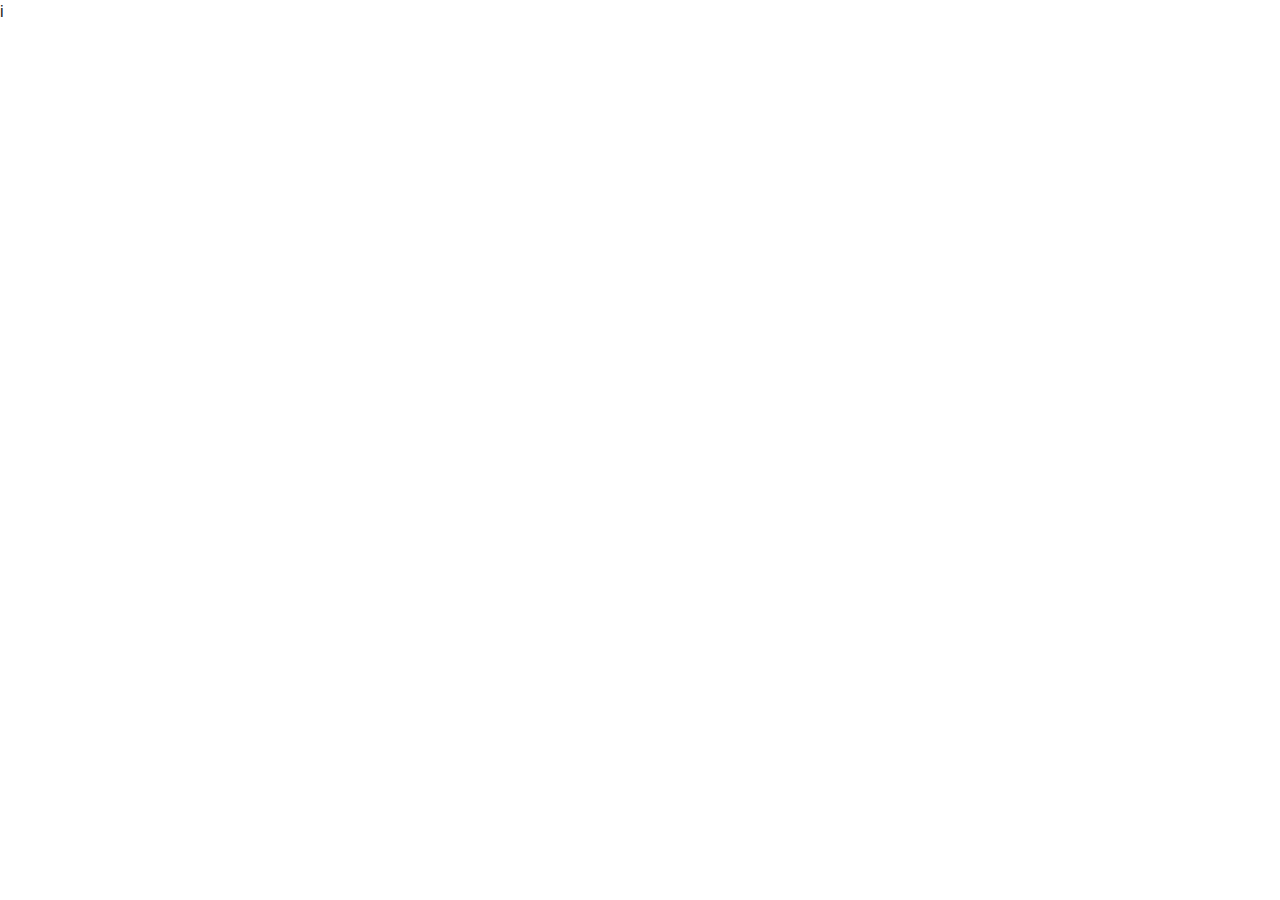
==== index.html @ 6d10d209 "Initial commit" ====
<!DOCTYPE html>
<html lang="en">
<head>
  <meta charset="UTF-8">
  <meta name="viewport" content="width=device-width, initial-scale=1.0">
  <title>Project</title>
  <link rel="stylesheet" href="css/normalize.css">i
  <link rel="stylesheet" href="css/style.css">
</head>
<body>

  <script src="js/main.js"></script>

</body>
</html>
---- css/style.css ----
/* GLOBAL */

html {
  box-sizing: border-box;
  height: 100%;
  scroll-behavior: smooth;
}

*,
*::before,
*::after {
  box-sizing: inherit;
}

body {
  display: flex;
  flex-direction: column;
  padding: 0;
  margin: 0;
  font-family: "Arial", sans-serif;

  font-size: 16px;
  line-height: 1.5;
  height: 100%;
  background-color: #fff;
  color: #222;
}

img {
  height: auto;
  max-width: 100%;
}

.container {
  width: 100%;
  max-width: 1200px;
  padding-left: 50px;
  padding-right: 50px;
  margin-left: auto;
  margin-right: auto;

}
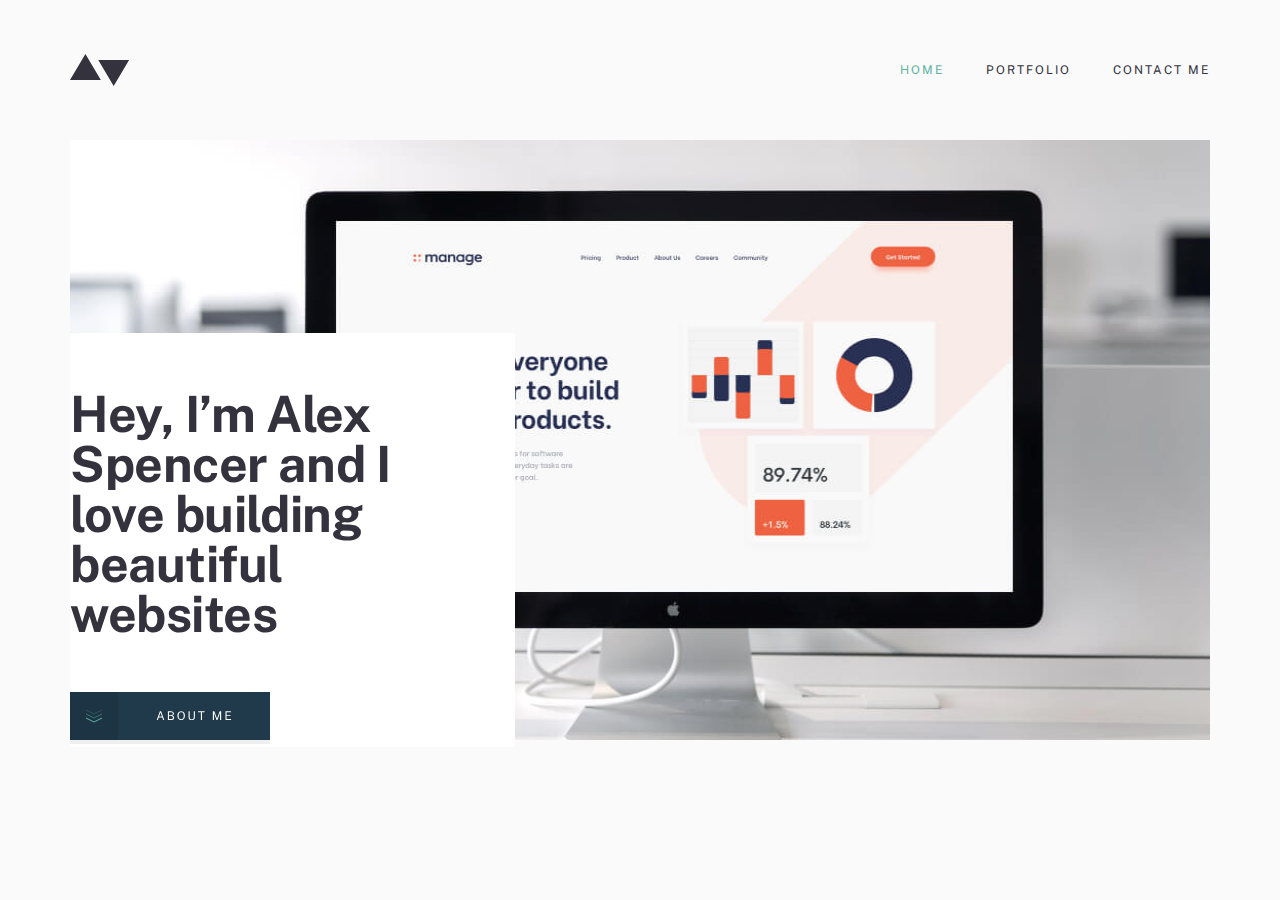
==== commit 282a3140: "Add hero and site header" ====
--- a/index.html
+++ b/index.html
@@ -3,11 +3,44 @@
 <head>
   <meta charset="UTF-8">
   <meta name="viewport" content="width=device-width, initial-scale=1.0">
-  <title>Project</title>
-  <link rel="stylesheet" href="css/normalize.css">i
+  <title>Minimalist portfolio</title>
+  <link rel="preconnect" href="https://fonts.googleapis.com">
+  <link rel="preconnect" href="https://fonts.gstatic.com" crossorigin>
+  <link href="https://fonts.googleapis.com/css2?family=Ibarra+Real+Nova:ital,wght@0,400..700;1,400..700&family=Public+Sans:ital,wght@0,100..900;1,100..900&display=swap" rel="stylesheet">
+  <link rel="stylesheet" href="css/normalize.css">
   <link rel="stylesheet" href="css/style.css">
 </head>
 <body>
+
+  <header class="site__header">
+    <div class="site__header-container container">
+      <a class="logo-link" href="index.html">
+        <img class="logo-img" src="img/logo-dark.svg" alt="logo">
+      </a>
+      <nav class="site__header-sitenav sitenav sitenav--site-header">
+        <ul class="sitenav__list">
+          <li class="sitenav__item sitenav__item--active"><a class="sitenav__link" href="#">HOME</a></li>
+          <li class="sitenav__item"><a class="sitenav__link" href="#">PORTFOLIO</a></li>
+          <li class="sitenav__item"><a class="sitenav__link" href="#">CONTACT ME</a></li>
+        </ul>
+      </nav>
+    </div>
+  </header>
+
+  <main class="main-content">
+    <section class="hero">
+      <div class="hero__container container">
+        <img class="hero__img" src="img/Bitmap.jpg" alt="bitmap" srcset="img/Bitmap.jpg 1x, img/Bitmap@2x.jpg 2x" width="1140" height="600">
+        <div class="hero__info">
+          <h3 class="hero__text">Hey, I’m Alex Spencer and I love building beautiful websites</h3>
+          <button class="button" type="button"><img src="img/button.svg" alt="button"></button>
+        </div>
+      </div>
+    </section>
+  </main>
+
+
+
 
   <script src="js/main.js"></script>
 
--- a/css/style.css
+++ b/css/style.css
@@ -1,3 +1,16 @@
+/* CUSTOM PROPS */
+:root {
+  --green: #5fb4a2;
+  --dark-blue: #203a4c;
+  --grey-blue: #33323d;
+  --light-grey: #fafafa;
+  --grey: #eaeaeb;
+  --red: #f43030;
+  --accent-font-family: "Ibarra Real Nova", "Times New Roman", serif;
+  --body-font-family: "Public Sans", "Arial", sans-serif;
+}
+
+
 /* GLOBAL */
 
 html {
@@ -17,13 +30,12 @@
   flex-direction: column;
   padding: 0;
   margin: 0;
-  font-family: "Arial", sans-serif;
-
+  font-family: var(--body-font-family);
   font-size: 16px;
   line-height: 1.5;
   height: 100%;
-  background-color: #fff;
-  color: #222;
+  background-color: var(--light-grey);
+  color: var(--grey-blue);
 }
 
 img {
@@ -34,9 +46,118 @@
 .container {
   width: 100%;
   max-width: 1200px;
-  padding-left: 50px;
-  padding-right: 50px;
+  padding-left: 30px;
+  padding-right: 30px;
   margin-left: auto;
   margin-right: auto;
+}
 
+.main-content {
+  flex-grow: 1;
+}
+
+.site__header {
+  padding-top: 54px;
+  padding-bottom: 54px;
+}
+.site__header-container {
+  display: flex;
+  justify-content: space-between;
+  align-items: center;
+}
+
+.logo-link {
+  margin-right: auto;
+}
+
+.logo-link:hover {
+  opacity: 0.8;
+}
+
+.logo-link:active {
+  opacity: 0.6;
+}
+
+.logo-img {
+  display: block;
+  width: 60px;
+  height: 32px;
+}
+
+
+.sitenav {
+}
+.sitenav__list {
+  padding: 0;
+  margin: 0;
+  list-style: none;
+  display: flex;
+}
+
+.sitenav__link:active {
+  color: var(--green);
+}
+
+.sitenav__item:not(:last-child) {
+  margin-right: 42px;
+}
+.sitenav__link {
+  display: block;
+  text-decoration: none;
+  color: var(--grey-blue);
+  font-size: 12px;
+  line-height: normal;
+  letter-spacing: 2px;
+}
+
+.sitenav__link:hover {
+  color: rgba(95, 180, 162, 0.8);
+}
+
+.sitenav__link:active {
+  color: rgba(95, 180, 162, 0.8);
+}
+
+.sitenav__item--active .sitenav__link {
+  color: var(--green);
+}
+
+
+.hero__container {
+  position: relative;
+}
+
+.hero__img {
+  width: 1140px;
+  height: 600px;
+  /* object-fit: cover; */
+}
+.hero__info {
+  position: absolute;
+  bottom: 0;
+  padding-top: 56px;
+  padding-right: 56px;
+  width: 445px;
+  background-color: #fff;
+}
+.hero__text {
+  padding: 0;
+  margin: 0;
+  font-size: 50px;
+  line-height: 50px;
+  font-style: var(--accent-font-family);
+  font-weight: bold;
+  letter-spacing: -0.45px;
+  margin-bottom: 53px;
+  margin-right: -21px;
+}
+.button {
+  border: 0;
+  margin: 0;
+  padding: 0;
+  cursor: pointer;
+}
+
+.button:hover {
+  color: var(--green);
 }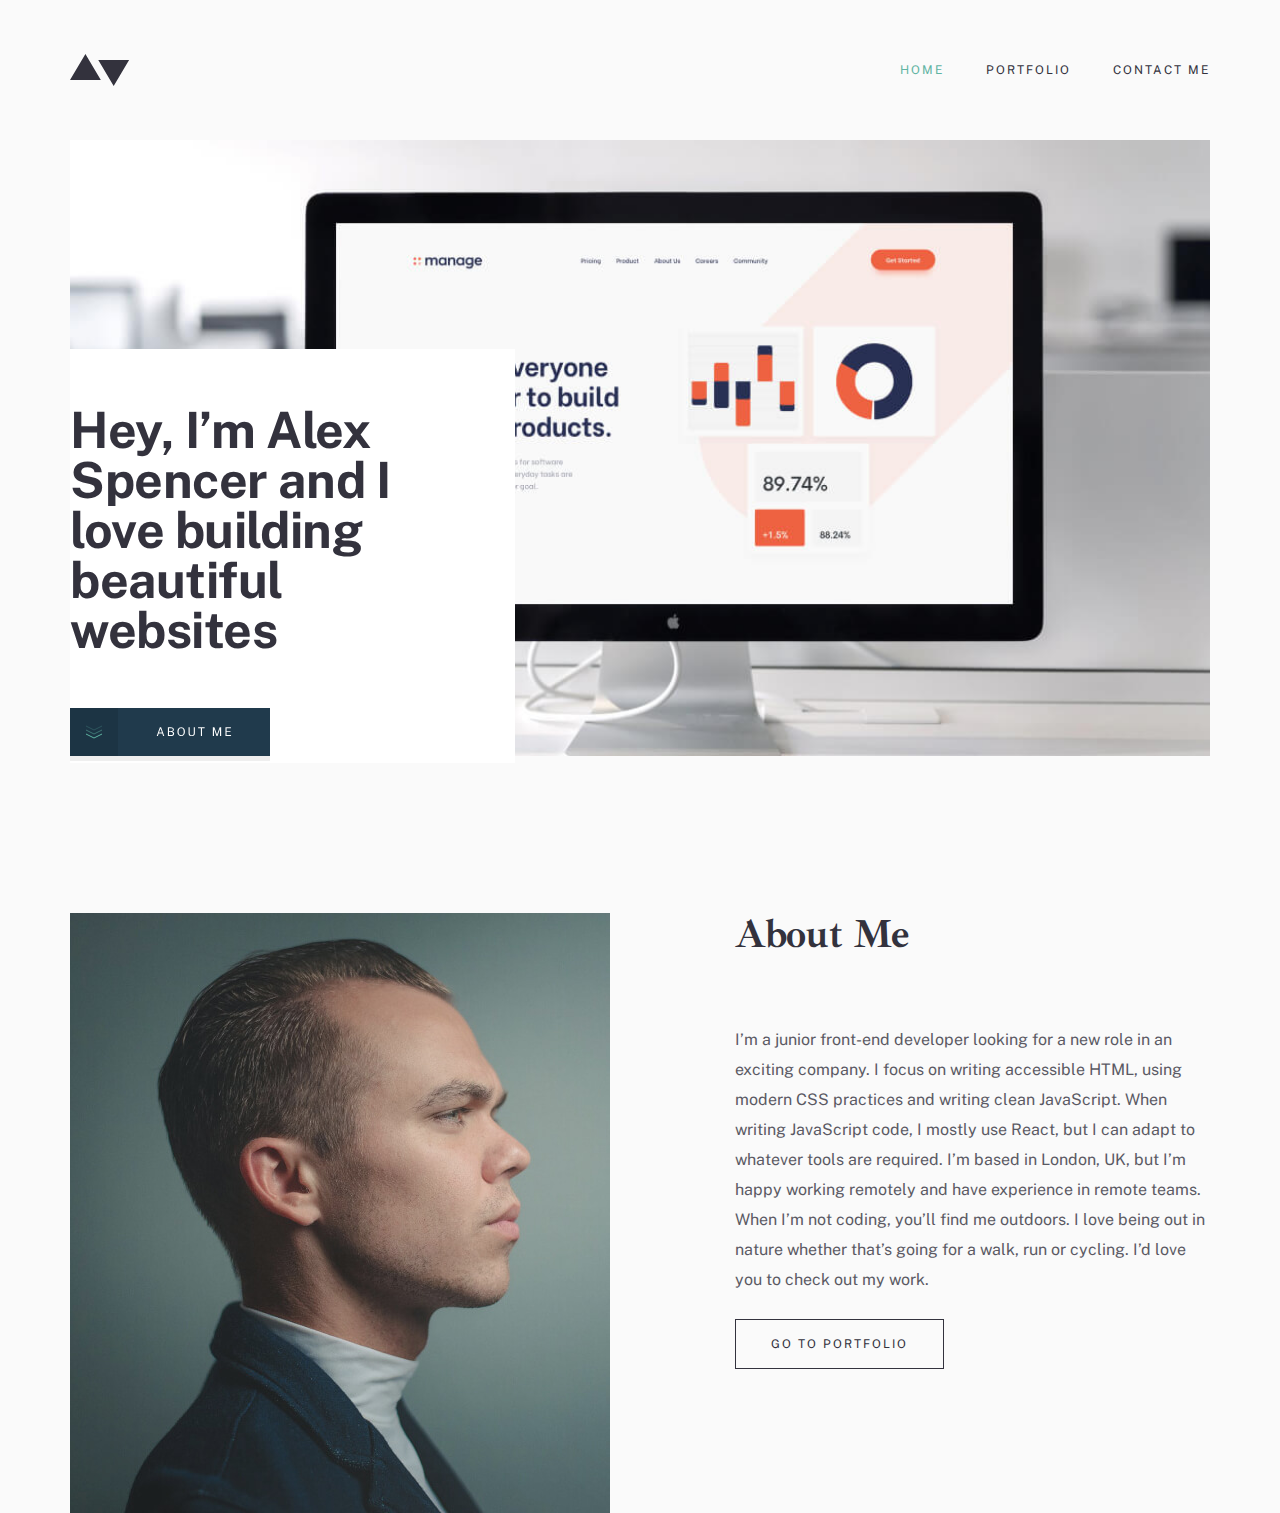
==== commit 80347133: "Add about me section" ====
--- a/index.html
+++ b/index.html
@@ -37,6 +37,20 @@
         </div>
       </div>
     </section>
+
+    <!-- ABOUT ME -->
+    <section class="about-me">
+      <div class="container">
+        <div class="img-text-info">
+          <img class="about-me__img" src="img/person-man.jpg" alt="person-man.jpg" width="540" height="600" srcset="img/person-man.jpg 1x img/person-man.jpg@2x.jpg 2x">
+          <div class="about-me__info">
+            <h2 class="img-text-info__title">About Me</h2>
+            <p class="img-text-info__text">I’m a junior front-end developer looking for a new role in an exciting company. I focus on writing accessible HTML, using modern CSS practices and writing clean JavaScript. When writing JavaScript code, I mostly use React, but I can adapt to whatever tools are required. I’m based in London, UK, but I’m happy working remotely and have experience in remote teams. When I’m not coding, you’ll find me outdoors. I love being out in nature whether that’s going for a walk, run or cycling. I’d love you to check out my work.</p>
+            <a class="button-link" href="#">Go to portfolio</a>
+          </div>
+        </div>
+      </div>
+    </section>
   </main>
 
 
--- a/css/style.css
+++ b/css/style.css
@@ -123,13 +123,18 @@
 }
 
 
+.hero {
+  margin-bottom: 150px;
+}
+
 .hero__container {
   position: relative;
 }
 
 .hero__img {
-  width: 1140px;
-  height: 600px;
+  width: 100%;
+  max-width: 1140px;
+  height: auto;
   /* object-fit: cover; */
 }
 .hero__info {
@@ -137,7 +142,8 @@
   bottom: 0;
   padding-top: 56px;
   padding-right: 56px;
-  width: 445px;
+  width: 100%;
+  max-width: 445px;
   background-color: #fff;
 }
 .hero__text {
@@ -160,4 +166,79 @@
 
 .button:hover {
   color: var(--green);
+}
+
+
+.about-me {
+}
+
+.img-text-info {
+  display: flex;
+}
+.about-me__img {
+  width: 540px;
+  height: 600px;
+  margin-right: 125px;
+}
+.about-me__info {
+  /* display: flex; */
+  /* flex-direction: column; */
+}
+.img-text-info__title {
+  margin: 0;
+  padding: 0;
+  font-size: 40px;
+  line-height: 42px;
+  letter-spacing: -0.36px;
+  font-family: var(--accent-font-family);
+  margin-bottom: 70px;
+}
+.img-text-info__text {
+  padding: 0;
+  margin: 0;
+  line-height: 30px;
+  opacity: 0.8;
+  margin-bottom: 24px;
+}
+.button-link {
+  display: inline-block;
+  text-decoration: none;
+  text-transform: uppercase;
+  padding: 17px 35px;
+  color: var(--grey-blue);
+  font-size: 12px;
+  line-height: normal;
+  letter-spacing: 2px;
+  border: 1px solid var(--grey-blue);
+  transition: background-color 0.4s ease,
+  color 0.4s ease;
+}
+
+.button-link:hover {
+  background-color: var(--grey-blue);
+  color: var(--light-grey);
+}
+
+
+
+
+
+@media only screen and (max-width: 768px) {
+  .hero__img {
+    height: 600px;
+    position: relative;
+  }
+
+  .hero__info {
+    position: absolute;
+    bottom: 0;
+    /* top: 322px; */
+    width: 514px;
+  }
+}
+
+@media only screen and (max-width: 430px) {
+  .sitenav__list {
+    flex-direction: column;
+  }
 }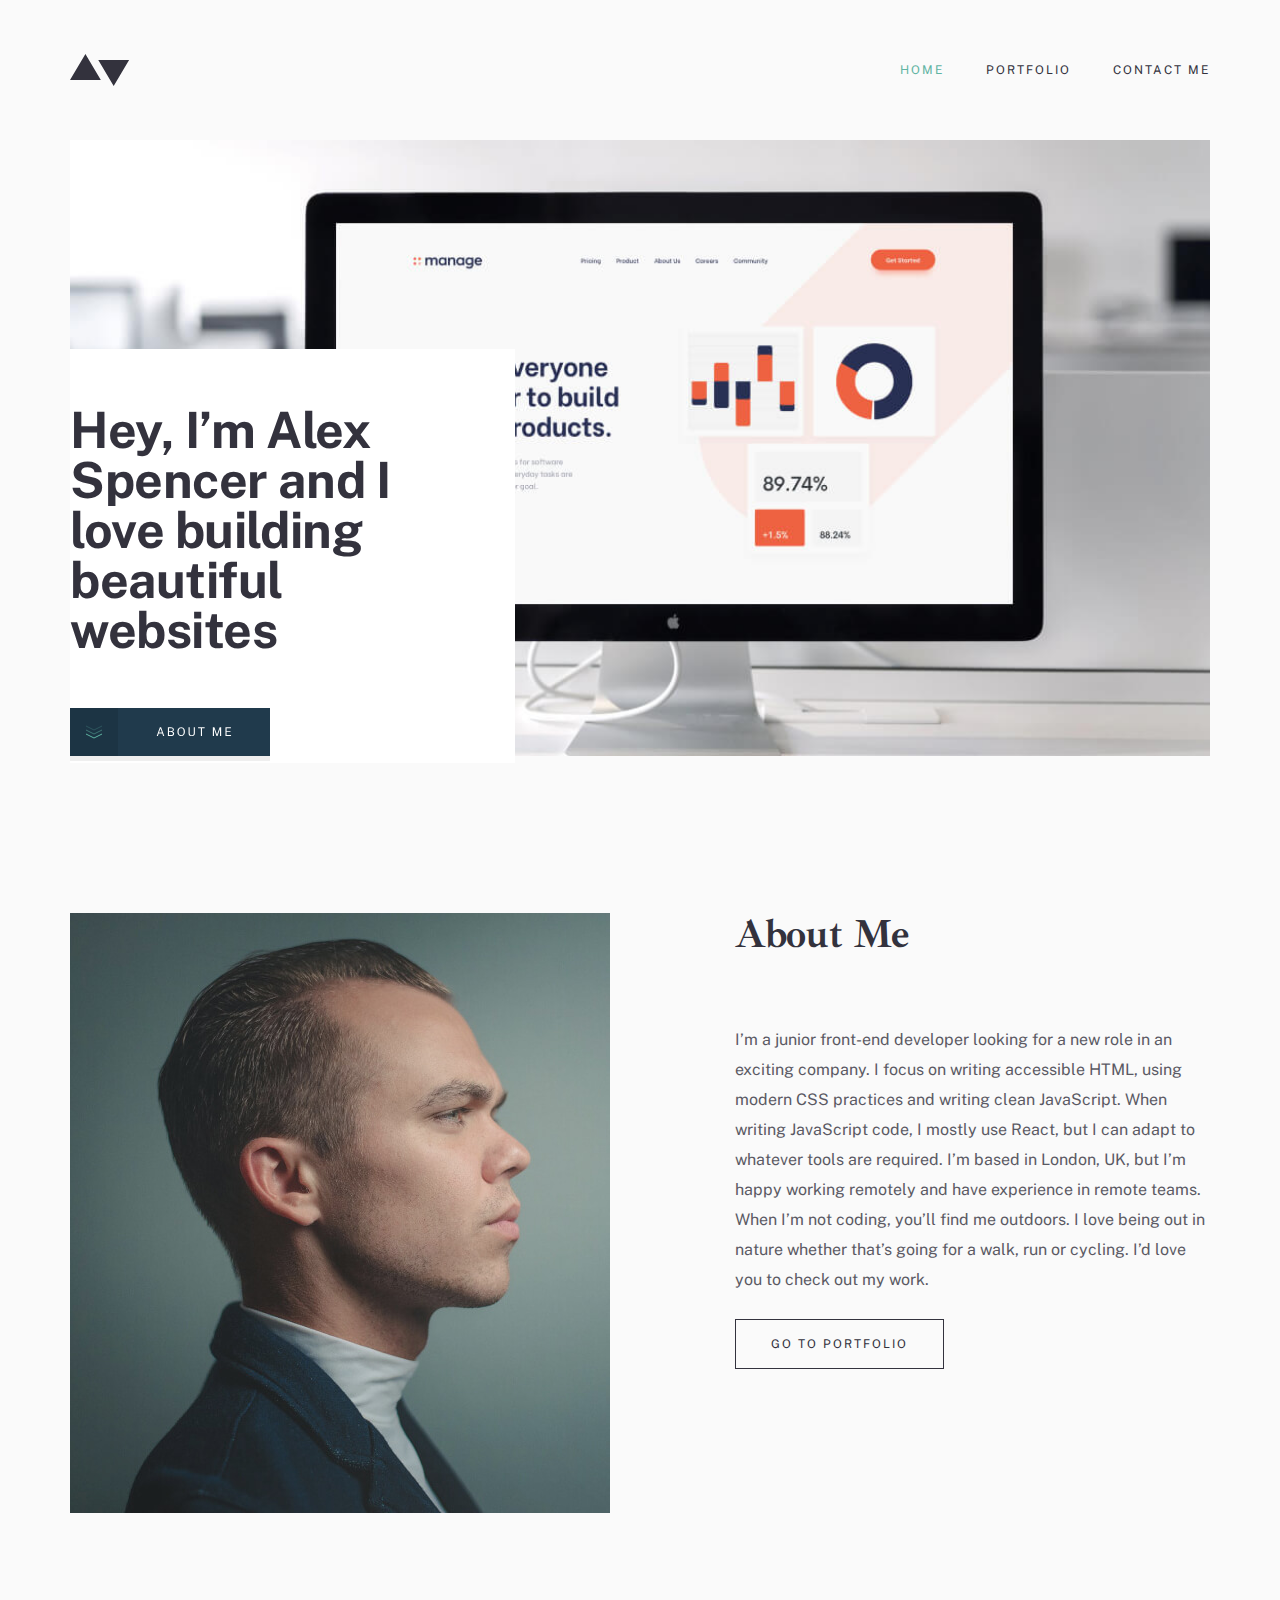
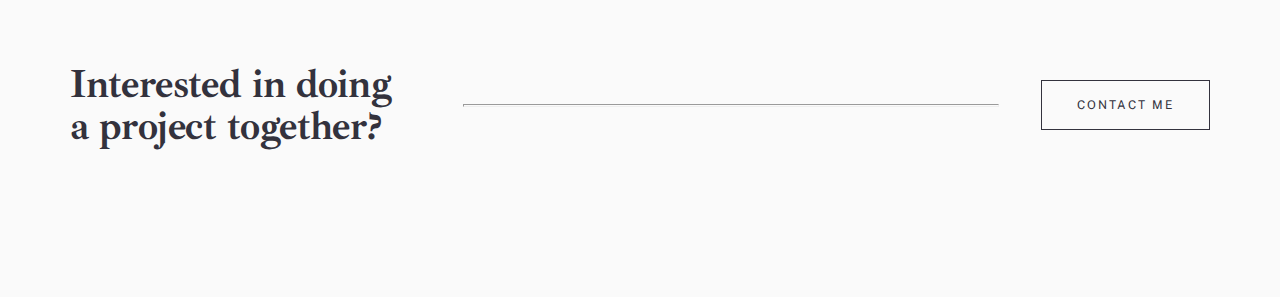
==== commit e708dc6f: "Add cta section" ====
--- a/index.html
+++ b/index.html
@@ -51,6 +51,11 @@
         </div>
       </div>
     </section>
+      <section class="cta container">
+        <h2 class="cta-heading">Interested in doing a project together?</h2>
+        <hr class="divider">
+        <a class="button-link" href="#">CONTACT ME</a>
+      </section>
   </main>
 
 
--- a/css/style.css
+++ b/css/style.css
@@ -170,6 +170,7 @@
 
 
 .about-me {
+  margin-bottom: 150px;
 }
 
 .img-text-info {
@@ -180,10 +181,7 @@
   height: 600px;
   margin-right: 125px;
 }
-.about-me__info {
-  /* display: flex; */
-  /* flex-direction: column; */
-}
+
 .img-text-info__title {
   margin: 0;
   padding: 0;
@@ -220,6 +218,31 @@
 }
 
 
+.cta {
+  display: flex;
+  /* justify-content: space-between; */
+  align-items: center;
+  margin-bottom: 150px;
+}
+
+.cta-heading {
+  width: 100%;
+  max-width: 350px;
+  font-size: 40px;
+  line-height: 42px;
+  letter-spacing: -0.36px;
+  font-family: var(--accent-font-family);
+  font-weight: bold;
+  padding: 0;
+  margin: 0;
+}
+
+.divider {
+  width: 100%;
+  max-width: 534px;
+  height: 1px;
+  color: var(--grey-blue);
+}
 
 
 
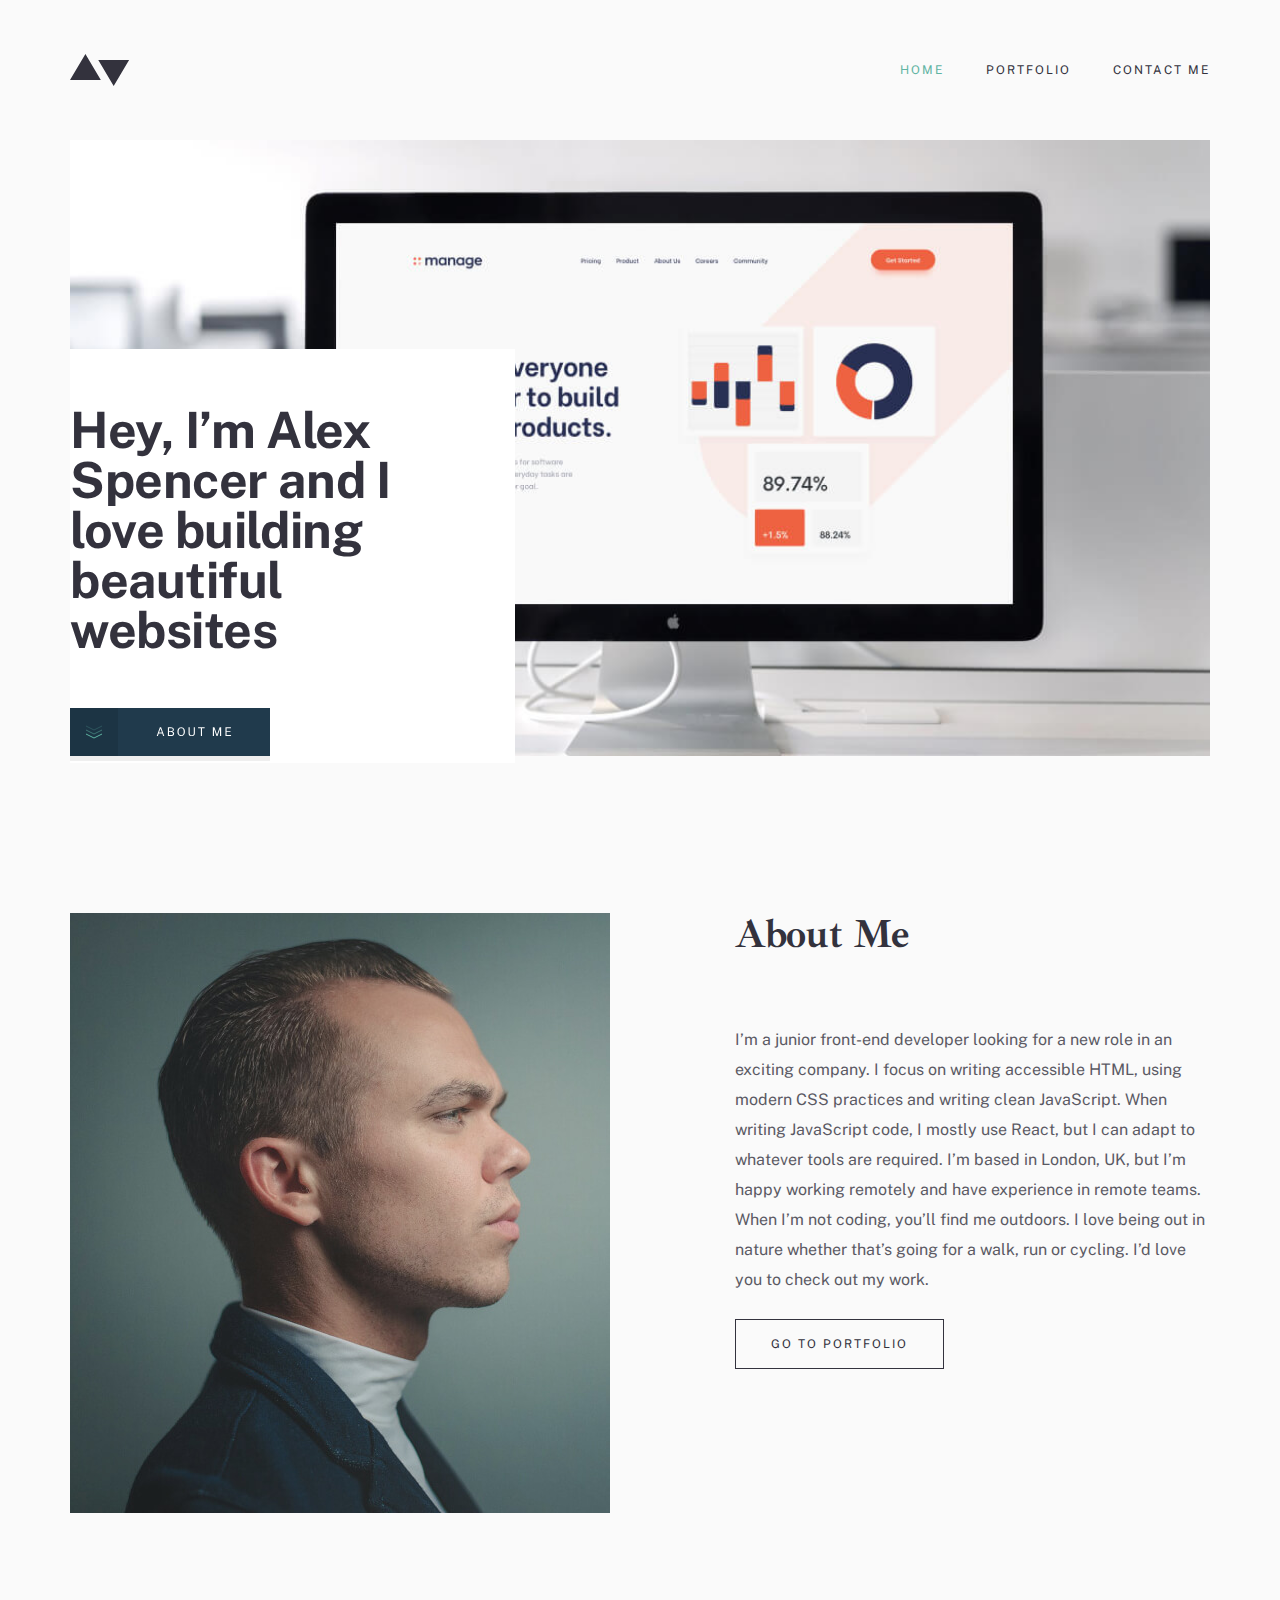
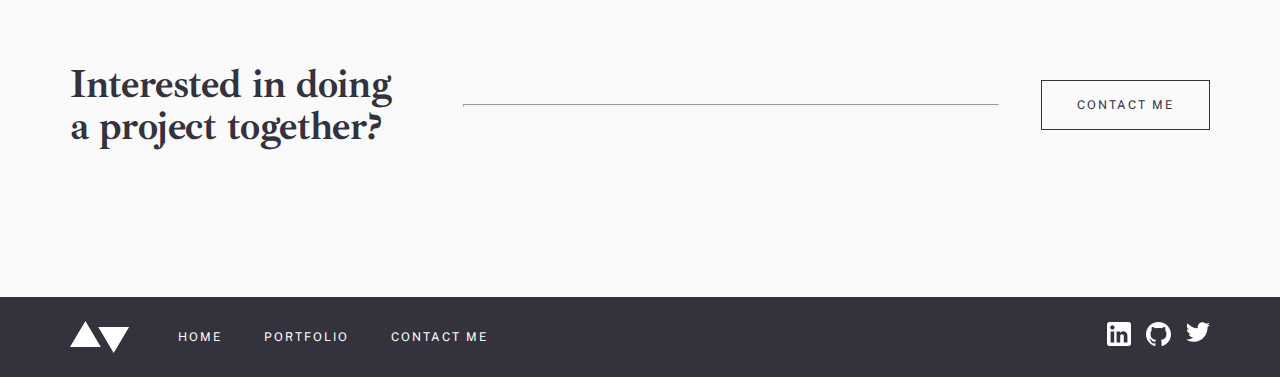
==== commit 5d60b0df: "Add site footer" ====
--- a/index.html
+++ b/index.html
@@ -58,6 +58,38 @@
       </section>
   </main>
 
+  <footer class="site__footer">
+    <div class="site__footer-container container">
+      <div class="logo-nav-footer">
+        <a href="#" class="logo-link"><img class="logo-img logo-img-footer" src="img/logo-white.svg" alt="LOgo" width="61" height="32"></a>
+        <nav class="site__footer-sitenav sitenav sitenav--site-footer">
+          <ul class="sitenav__list">
+            <li class="sitenav__item"><a class="sitenav__link sitenav__link-footer" href="#">HOME</a></li>
+            <li class="sitenav__item"><a class="sitenav__link sitenav__link-footer" href="#">PORTFOLIO</a></li>
+            <li class="sitenav__item"><a class="sitenav__link sitenav__link-footer" href="#">CONTACT ME</a></li>
+          </ul>
+        </nav>
+      </div>
+      <ul class="social__list">
+        <li class="social__item">
+          <a href="#" class="social__link">
+            <svg width="24" height="24" fill="none" xmlns="http://www.w3.org/2000/svg"><path fill-rule="evenodd" clip-rule="evenodd" d="M2.4 0h19.2C22.92 0 24 1.08 24 2.4v19.2c0 1.32-1.08 2.4-2.4 2.4H2.4C1.08 24 0 22.92 0 21.6V2.4C0 1.08 1.08 0 2.4 0Zm1.2 20.4h3.6V9.6H3.6v10.8ZM5.4 7.56c-1.2 0-2.16-.96-2.16-2.16 0-1.2.96-2.16 2.16-2.16 1.2 0 2.16.96 2.16 2.16 0 1.2-.96 2.16-2.16 2.16ZM16.8 20.4h3.6v-6.84c0-2.28-1.92-4.2-4.2-4.2-1.08 0-2.4.72-3 1.68V9.6H9.6v10.8h3.6v-6.36c0-.96.84-1.8 1.8-1.8.96 0 1.8.84 1.8 1.8v6.36Z" fill="currentColor"/></svg>
+          </a>
+        </li>
+        <li class="social__item">
+          <a href="#" class="social__link">
+            <svg width="25" height="24" fill="none" xmlns="http://www.w3.org/2000/svg"><path d="M12.5 0C5.594 0 0 5.51 0 12.305c0 5.437 3.581 10.048 8.547 11.674.625.116.854-.265.854-.592 0-.292-.01-1.066-.016-2.092-3.477.742-4.21-1.65-4.21-1.65-.569-1.42-1.39-1.8-1.39-1.8-1.133-.764.087-.748.087-.748 1.255.086 1.914 1.268 1.914 1.268 1.115 1.881 2.927 1.338 3.641 1.024.113-.797.434-1.338.792-1.646-2.776-.308-5.694-1.366-5.694-6.08 0-1.343.484-2.44 1.286-3.302-.14-.31-.562-1.562.11-3.256 0 0 1.047-.33 3.437 1.261 1-.273 2.063-.409 3.125-.415 1.063.006 2.125.142 3.125.415 2.375-1.591 3.422-1.261 3.422-1.261.672 1.694.25 2.945.125 3.256.797.861 1.281 1.959 1.281 3.302 0 4.727-2.921 5.767-5.703 6.07.438.369.844 1.123.844 2.276 0 1.647-.015 2.97-.015 3.37 0 .322.218.707.859.584 5-1.615 8.579-6.23 8.579-11.659C25 5.51 19.403 0 12.5 0Z" fill="currentColor"/></svg>
+          </a>
+        </li>
+        <li class="social__item">
+          <a href="#" class="social__link">
+            <svg width="24" height="20" fill="none" xmlns="http://www.w3.org/2000/svg"><path d="M24 2.557a9.83 9.83 0 0 1-2.828.775A4.932 4.932 0 0 0 23.337.608a9.864 9.864 0 0 1-3.127 1.195A4.916 4.916 0 0 0 16.616.248c-3.179 0-5.515 2.966-4.797 6.045A13.978 13.978 0 0 1 1.671 1.149a4.93 4.93 0 0 0 1.523 6.574 4.903 4.903 0 0 1-2.229-.616c-.054 2.281 1.581 4.415 3.949 4.89a4.935 4.935 0 0 1-2.224.084 4.928 4.928 0 0 0 4.6 3.419A9.9 9.9 0 0 1 0 17.54a13.94 13.94 0 0 0 7.548 2.212c9.142 0 14.307-7.721 13.995-14.646A10.025 10.025 0 0 0 24 2.557Z" fill="currentColor"/></svg>
+          </a>
+        </li>
+      </ul>
+    </div>
+  </footer>
+
 
 
 
--- a/css/style.css
+++ b/css/style.css
@@ -245,6 +245,48 @@
 }
 
 
+.site__footer {
+  background-color: var(--grey-blue);
+}
+.site__footer-container {
+  display: flex;
+  justify-content: space-between;
+  align-items: center;
+  padding-top: 24px;
+  padding-bottom: 24px;
+}
+
+.logo-nav-footer {
+  display: flex;
+  align-items: center;
+}
+
+.logo-img-footer {
+  margin-right: 48px;
+}
+
+.sitenav__link-footer {
+  color: #fff;
+}
+.social__list {
+  display: flex;
+  list-style: none;
+  padding: 0;
+  margin: 0;
+}
+.social__item:not(:last-child) {
+  margin-right: 15px;
+}
+.social__link {
+  text-decoration: none;
+  color: #fff;
+}
+
+.social__link:hover {
+  color: var(--green);
+}
+
+
 
 @media only screen and (max-width: 768px) {
   .hero__img {
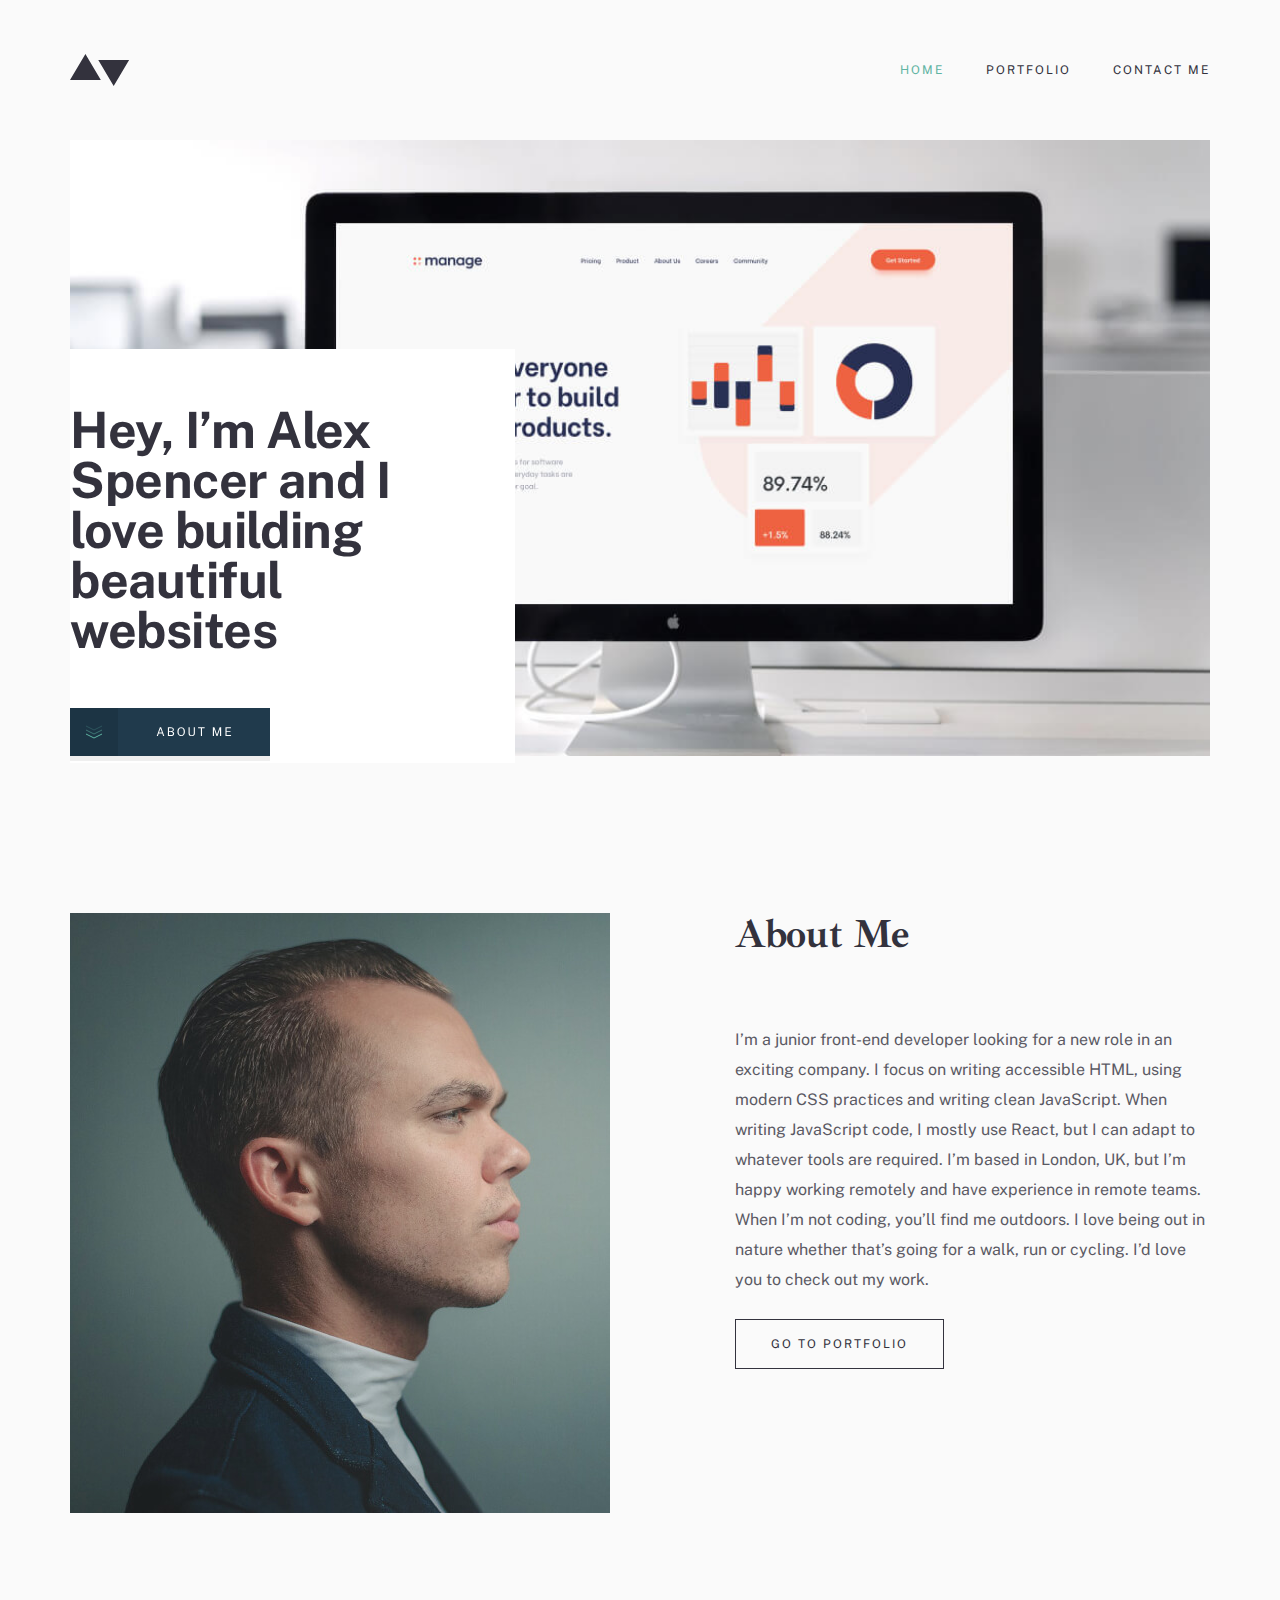
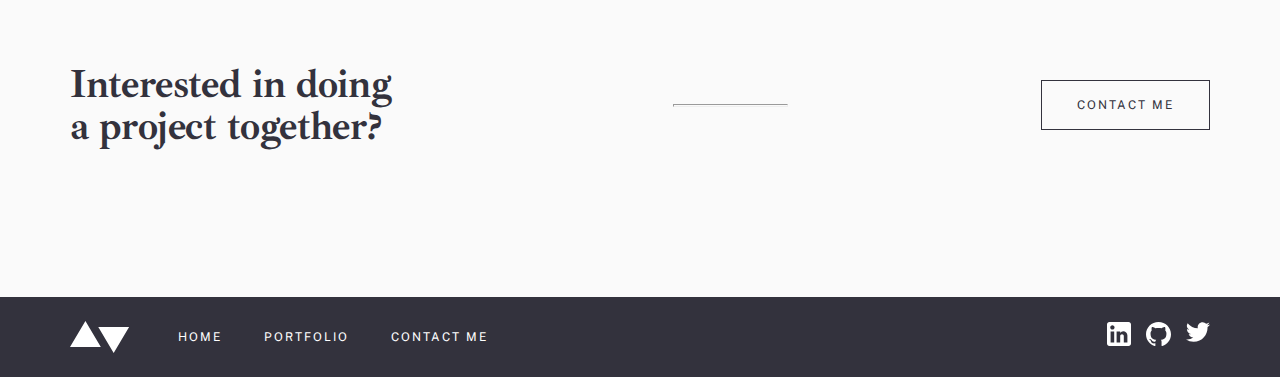
==== commit f2a5074b: "Add responsive0" ====
--- a/index.html
+++ b/index.html
@@ -42,7 +42,7 @@
     <section class="about-me">
       <div class="container">
         <div class="img-text-info">
-          <img class="about-me__img" src="img/person-man.jpg" alt="person-man.jpg" width="540" height="600" srcset="img/person-man.jpg 1x img/person-man.jpg@2x.jpg 2x">
+          <img class="about-me__img" src="img/person-man.jpg" alt="person-man.jpg" width="540" height="600" srcset="img/person-man.jpg 1x, img/person-man.jpg@2x.jpg 2x">
           <div class="about-me__info">
             <h2 class="img-text-info__title">About Me</h2>
             <p class="img-text-info__text">I’m a junior front-end developer looking for a new role in an exciting company. I focus on writing accessible HTML, using modern CSS practices and writing clean JavaScript. When writing JavaScript code, I mostly use React, but I can adapt to whatever tools are required. I’m based in London, UK, but I’m happy working remotely and have experience in remote teams. When I’m not coding, you’ll find me outdoors. I love being out in nature whether that’s going for a walk, run or cycling. I’d love you to check out my work.</p>
--- a/css/style.css
+++ b/css/style.css
@@ -239,7 +239,7 @@
 
 .divider {
   width: 100%;
-  max-width: 534px;
+  max-width: 113px;
   height: 1px;
   color: var(--grey-blue);
 }
@@ -300,10 +300,97 @@
     /* top: 322px; */
     width: 514px;
   }
-}
-
-@media only screen and (max-width: 430px) {
-  .sitenav__list {
-    flex-direction: column;
+  .about-me__img {
+    width: 281px;
+    margin-right: 70px;
+  }
+}
+
+@media only screen and (max-width: 375px) {
+  .hero {
+    margin-bottom: 96px;
+  }
+
+  .hero__container {
+    display: flex;
+    flex-direction: column;
+    align-items: center;
+  }
+
+  .hero__img {
+    width: 311px;
+    height: 271px;
+  }
+
+  .hero__info {
+    position: relative;
+    width: 311px;
+  }
+  .hero__text{
+    width: auto;
+  }
+  .img-text-info {
+    flex-direction: column;
+    align-items: center;
+  }
+
+  .about-me {
+    margin-bottom: 115px;
+  }
+
+  .about-me__img {
+    margin: 0;
+    width: 311px;
+    height: 311px;
+    margin-bottom: 32px;
+  }
+
+  .cta {
+    flex-direction: column;
+    align-items: center;
+    text-align: center;
+    margin-bottom: 80px;
+  }
+
+  .cta-heading {
+    margin-bottom: 40px;
+  }
+
+  .divider {
+    display: none;
+  }
+
+  .site__footer-container {
+    flex-direction: column;
+    align-items: center;
+    text-align: center;
+  }
+  .logo-img-footer {
+    margin: 0;
+    margin-bottom: 40px;
+  }
+  .logo-nav-footer {
+    flex-direction: column;
+    align-items: center;
+    text-align: center;
+  }
+  .logo-link {
+    margin: 0;
+  }
+
+  .site__footer-sitenav .sitenav__list {
+    flex-direction: column;
+    align-items: center;
+    text-align: center;
+  }
+
+  .site__footer-sitenav .sitenav__item {
+    display: flex;
+    align-items: center;
+    text-align: center;
+  }
+
+  .site__footer-sitenav .sitenav__item {
+    margin-bottom: 40px;
   }
 }